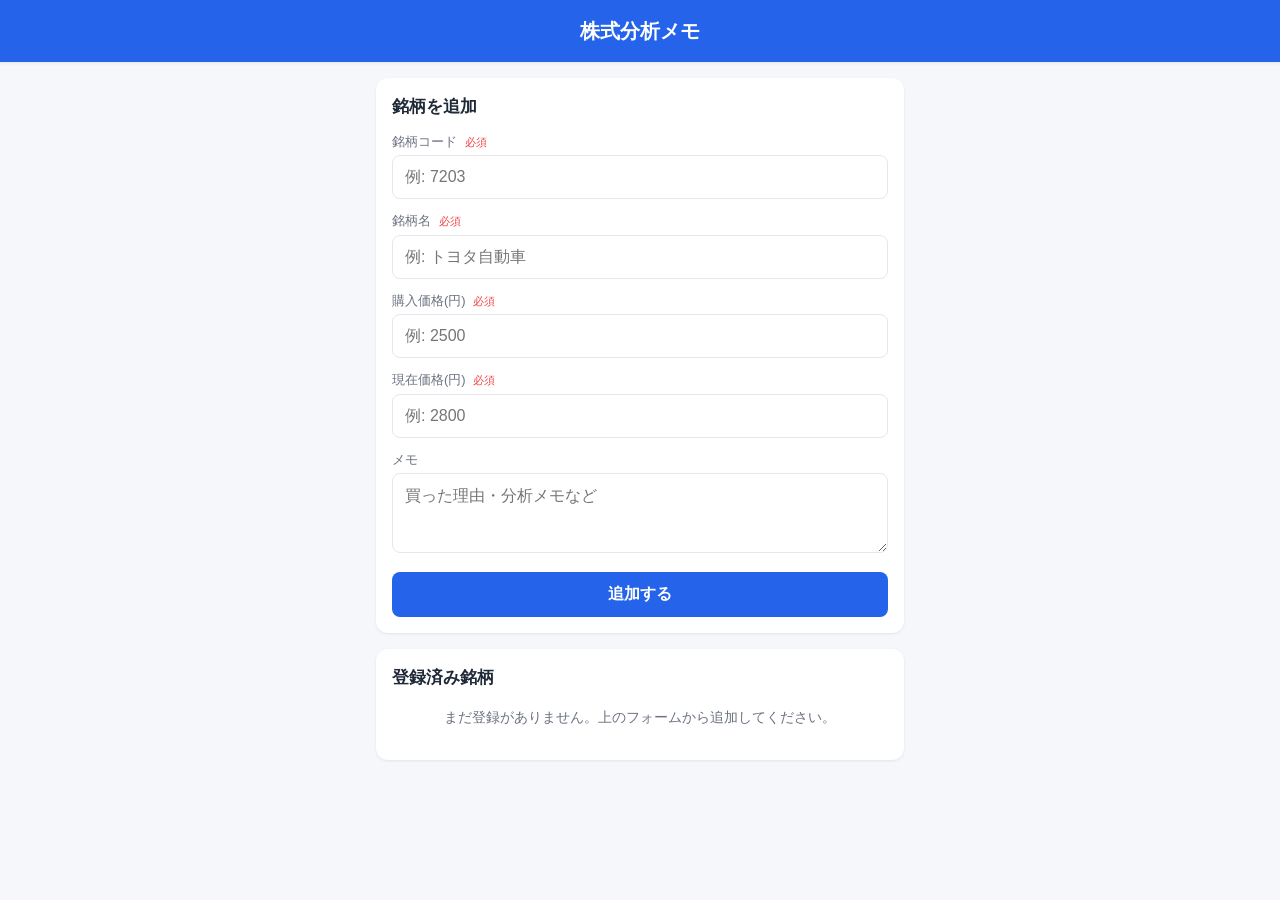
==== index.html @ 649e803b "feat: 初心者向け株式分析メモアプリを追加 - 銘柄コード/名/購入価格/現在価格/メモを登録可能 - 損益率を自動計算(プラスは緑、マイナスは赤で表示) - データは localStorage " ====
<!DOCTYPE html>
<html lang="ja">
<head>
  <meta charset="UTF-8">
  <!-- iPhone等のスマホで見やすくするための設定 -->
  <meta name="viewport" content="width=device-width, initial-scale=1.0, viewport-fit=cover">
  <meta name="theme-color" content="#2563eb">
  <title>株式分析メモ</title>
  <link rel="stylesheet" href="style.css">
</head>
<body>
  <header class="app-header">
    <h1>株式分析メモ</h1>
  </header>

  <main class="container">
    <!-- 入力フォーム -->
    <section class="card">
      <h2 id="form-title">銘柄を追加</h2>
      <form id="stock-form" novalidate>
        <!-- 編集中の銘柄ID(新規追加時は空) -->
        <input type="hidden" id="edit-id" value="">

        <label class="field">
          <span class="field-label">銘柄コード <em>必須</em></span>
          <input type="text" id="code" placeholder="例: 7203" required inputmode="numeric">
        </label>

        <label class="field">
          <span class="field-label">銘柄名 <em>必須</em></span>
          <input type="text" id="name" placeholder="例: トヨタ自動車" required>
        </label>

        <label class="field">
          <span class="field-label">購入価格(円) <em>必須</em></span>
          <input type="number" id="buy-price" placeholder="例: 2500" required min="0" step="0.01" inputmode="decimal">
        </label>

        <label class="field">
          <span class="field-label">現在価格(円) <em>必須</em></span>
          <input type="number" id="current-price" placeholder="例: 2800" required min="0" step="0.01" inputmode="decimal">
        </label>

        <label class="field">
          <span class="field-label">メモ</span>
          <textarea id="memo" placeholder="買った理由・分析メモなど" rows="3"></textarea>
        </label>

        <div class="form-actions">
          <button type="submit" id="submit-btn" class="btn btn-primary">追加する</button>
          <button type="button" id="cancel-btn" class="btn btn-ghost hidden">キャンセル</button>
        </div>
      </form>
    </section>

    <!-- 銘柄一覧 -->
    <section class="card">
      <h2>登録済み銘柄</h2>
      <p id="empty-message" class="empty">まだ登録がありません。上のフォームから追加してください。</p>
      <ul id="stock-list" class="stock-list"></ul>
    </section>
  </main>

  <script src="app.js"></script>
</body>
</html>
---- style.css ----
/* ===========================================
   株式分析メモ - スタイル
   モバイルファーストで書いています
   色やサイズを変えたい時はこの :root の変数だけ
   変更すれば、全体に反映されます
   =========================================== */
:root {
  --color-bg: #f5f7fa;
  --color-card: #ffffff;
  --color-text: #1f2937;
  --color-muted: #6b7280;
  --color-primary: #2563eb;
  --color-primary-dark: #1d4ed8;
  --color-border: #e5e7eb;
  --color-profit: #16a34a;  /* プラス時の色(緑) */
  --color-loss: #dc2626;    /* マイナス時の色(赤) */
  --color-danger: #ef4444;
  --radius: 12px;
  --shadow: 0 1px 3px rgba(0, 0, 0, 0.08);
}

* { box-sizing: border-box; }

html, body {
  margin: 0;
  padding: 0;
  font-family: -apple-system, BlinkMacSystemFont, "Hiragino Sans",
               "Helvetica Neue", Arial, sans-serif;
  background: var(--color-bg);
  color: var(--color-text);
  font-size: 16px;
  line-height: 1.5;
  /* iPhoneのノッチ対応 */
  padding-bottom: env(safe-area-inset-bottom);
}

/* ヘッダー */
.app-header {
  background: var(--color-primary);
  color: #fff;
  padding: 16px;
  padding-top: calc(16px + env(safe-area-inset-top));
  text-align: center;
  box-shadow: var(--shadow);
}
.app-header h1 {
  margin: 0;
  font-size: 20px;
  font-weight: 600;
}

/* コンテナ(スマホでは画面幅いっぱい / PCでは中央に表示) */
.container {
  max-width: 560px;
  margin: 0 auto;
  padding: 16px;
  display: flex;
  flex-direction: column;
  gap: 16px;
}

/* カード(白い箱) */
.card {
  background: var(--color-card);
  border-radius: var(--radius);
  padding: 16px;
  box-shadow: var(--shadow);
}
.card h2 {
  margin: 0 0 12px;
  font-size: 17px;
  font-weight: 600;
}

/* フォーム */
.field {
  display: block;
  margin-bottom: 12px;
}
.field-label {
  display: block;
  font-size: 13px;
  color: var(--color-muted);
  margin-bottom: 4px;
}
.field-label em {
  font-style: normal;
  color: var(--color-danger);
  font-size: 11px;
  margin-left: 4px;
}
.field input,
.field textarea {
  width: 100%;
  padding: 12px;
  font-size: 16px; /* iPhoneでフォーカス時に画面拡大されないよう16px */
  border: 1px solid var(--color-border);
  border-radius: 8px;
  background: #fff;
  color: var(--color-text);
  font-family: inherit;
}
.field input:focus,
.field textarea:focus {
  outline: none;
  border-color: var(--color-primary);
  box-shadow: 0 0 0 3px rgba(37, 99, 235, 0.15);
}
.field textarea {
  resize: vertical;
}

/* ボタン */
.form-actions {
  display: flex;
  gap: 8px;
  margin-top: 8px;
}
.btn {
  flex: 1;
  padding: 12px 16px;
  font-size: 16px;
  font-weight: 600;
  border: none;
  border-radius: 8px;
  cursor: pointer;
  font-family: inherit;
  /* タップしやすい高さ確保 */
  min-height: 44px;
}
.btn-primary {
  background: var(--color-primary);
  color: #fff;
}
.btn-primary:active {
  background: var(--color-primary-dark);
}
.btn-ghost {
  background: transparent;
  color: var(--color-muted);
  border: 1px solid var(--color-border);
}
.btn-small {
  padding: 8px 12px;
  font-size: 14px;
  min-height: 36px;
  flex: none;
}
.btn-edit {
  background: #eef2ff;
  color: var(--color-primary);
}
.btn-delete {
  background: #fee2e2;
  color: var(--color-danger);
}
.hidden { display: none !important; }

/* 銘柄一覧 */
.empty {
  color: var(--color-muted);
  text-align: center;
  font-size: 14px;
  margin: 16px 0;
}
.stock-list {
  list-style: none;
  margin: 0;
  padding: 0;
  display: flex;
  flex-direction: column;
  gap: 12px;
}
.stock-item {
  border: 1px solid var(--color-border);
  border-radius: var(--radius);
  padding: 12px;
  background: #fff;
}
.stock-head {
  display: flex;
  justify-content: space-between;
  align-items: baseline;
  gap: 8px;
  margin-bottom: 8px;
}
.stock-title {
  font-weight: 600;
  font-size: 16px;
  word-break: break-all;
}
.stock-code {
  color: var(--color-muted);
  font-size: 13px;
  margin-right: 6px;
}
.stock-prices {
  display: grid;
  grid-template-columns: 1fr 1fr;
  gap: 8px;
  font-size: 14px;
  margin-bottom: 6px;
}
.price-block .price-label {
  display: block;
  color: var(--color-muted);
  font-size: 12px;
}
.price-block .price-value {
  font-weight: 600;
}
.profit-rate {
  font-size: 18px;
  font-weight: 700;
  text-align: right;
}
.profit-rate.profit { color: var(--color-profit); }
.profit-rate.loss   { color: var(--color-loss); }
.profit-rate.flat   { color: var(--color-muted); }

.stock-memo {
  margin: 8px 0;
  padding: 8px;
  background: #f9fafb;
  border-radius: 6px;
  font-size: 14px;
  white-space: pre-wrap;
  color: #374151;
}
.stock-actions {
  display: flex;
  gap: 8px;
  margin-top: 8px;
}
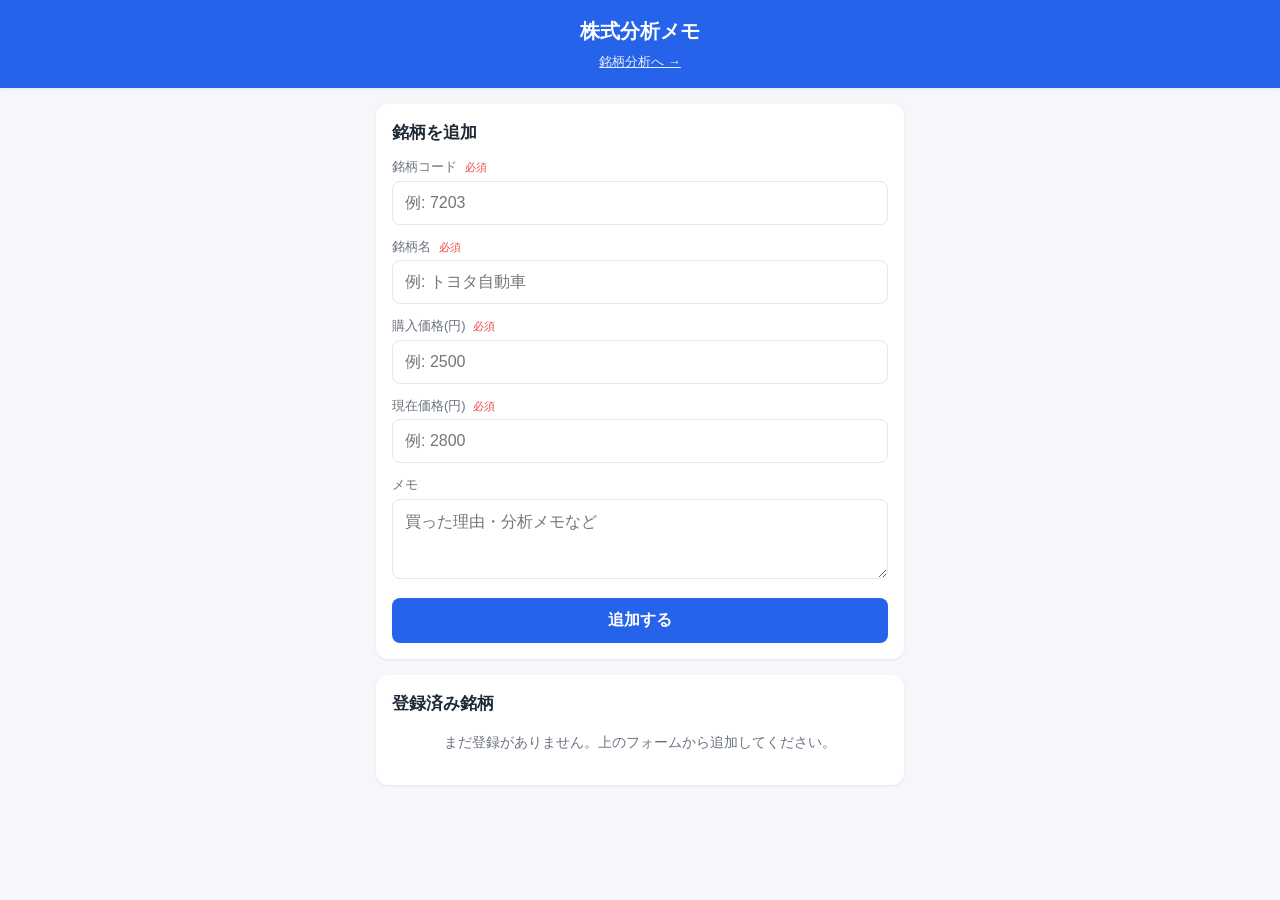
==== commit 10f5f135: "feat: 銘柄分析ページを追加(日本株の現在価格・時価総額取得と将来株価計算) - analysis.html / analysis.js / analysis-api.js を新規追加 - Twe" ====
--- a/index.html
+++ b/index.html
@@ -11,6 +11,9 @@
 <body>
   <header class="app-header">
     <h1>株式分析メモ</h1>
+    <nav class="header-nav">
+      <a href="analysis.html" class="nav-link">銘柄分析へ →</a>
+    </nav>
   </header>
 
   <main class="container">
--- a/style.css
+++ b/style.css
@@ -232,3 +232,115 @@
   gap: 8px;
   margin-top: 8px;
 }
+
+/* ===========================================
+   銘柄分析ページ用の追加スタイル
+   (損益メモと style.css を共有しています)
+   =========================================== */
+
+/* ヘッダー内ナビ(損益メモ ⇄ 分析 を行き来) */
+.header-nav {
+  margin-top: 6px;
+  font-size: 13px;
+}
+.header-nav .nav-link {
+  color: #fff;
+  text-decoration: underline;
+  opacity: 0.9;
+}
+
+/* iPad以上では少し横幅を広げて、2カラムを使う */
+.container-wide {
+  max-width: 560px;
+}
+@media (min-width: 768px) {
+  .container-wide { max-width: 920px; }
+  .two-col {
+    display: grid;
+    grid-template-columns: 1fr 1fr;
+    gap: 16px;
+  }
+  .two-col .col {
+    display: flex;
+    flex-direction: column;
+    gap: 16px;
+  }
+}
+/* iPhone(<768px)では縦並び */
+.two-col { display: flex; flex-direction: column; gap: 16px; }
+.two-col .col { display: flex; flex-direction: column; gap: 16px; }
+
+/* details(API設定の折りたたみ) */
+details > summary {
+  cursor: pointer;
+  font-weight: 600;
+  padding: 4px 0;
+  list-style: none;
+}
+details > summary::-webkit-details-marker { display: none; }
+details > summary::before {
+  content: "▶ ";
+  font-size: 12px;
+  color: var(--color-muted);
+}
+details[open] > summary::before { content: "▼ "; }
+
+/* 補助テキスト */
+.help {
+  font-size: 13px;
+  color: var(--color-muted);
+  margin: 8px 0 12px;
+}
+.help a { color: var(--color-primary); }
+.subtitle {
+  font-size: 15px;
+  font-weight: 600;
+  margin: 16px 0 8px;
+}
+.result-sub {
+  margin: -4px 0 12px;
+  color: var(--color-muted);
+  font-size: 13px;
+}
+
+/* ステータス表示(取得中・成功・失敗) */
+.status {
+  margin: 8px 0 0;
+  font-size: 13px;
+  color: var(--color-muted);
+  min-height: 1em;
+}
+.status-ok    { color: var(--color-profit); }
+.status-error { color: var(--color-danger); }
+
+/* 統計ブロック(現在価格・時価総額・1年後・2年後) */
+.stat-grid {
+  display: grid;
+  grid-template-columns: 1fr 1fr;
+  gap: 8px;
+}
+.stat-grid-compact { gap: 6px; margin: 6px 0; }
+.stat {
+  background: #f9fafb;
+  border: 1px solid var(--color-border);
+  border-radius: 8px;
+  padding: 10px 12px;
+  display: flex;
+  flex-direction: column;
+  gap: 2px;
+}
+.stat-label {
+  font-size: 12px;
+  color: var(--color-muted);
+}
+.stat-value {
+  font-size: 18px;
+  font-weight: 700;
+}
+.stat-sub {
+  font-size: 13px;
+  font-weight: 600;
+}
+.stat-sub.profit { color: var(--color-profit); }
+.stat-sub.loss   { color: var(--color-loss); }
+.stat-sub.flat   { color: var(--color-muted); }
